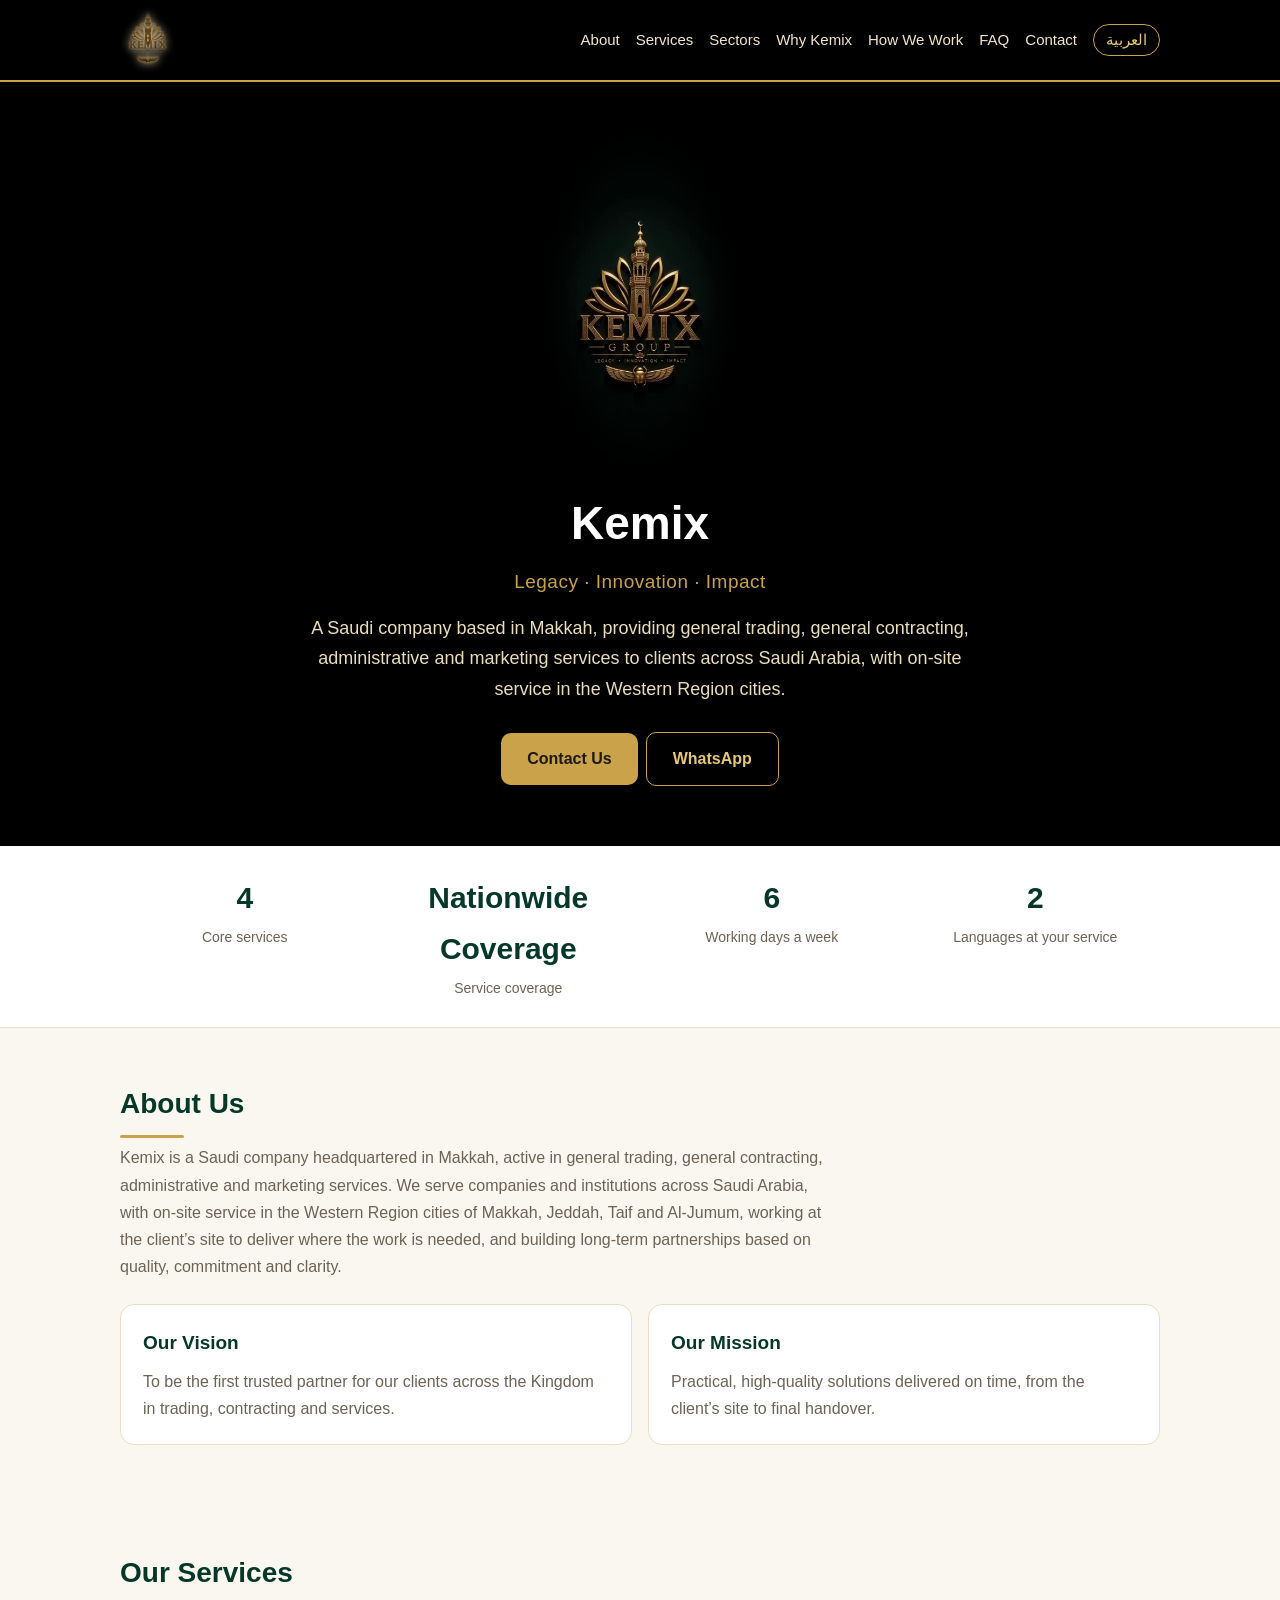
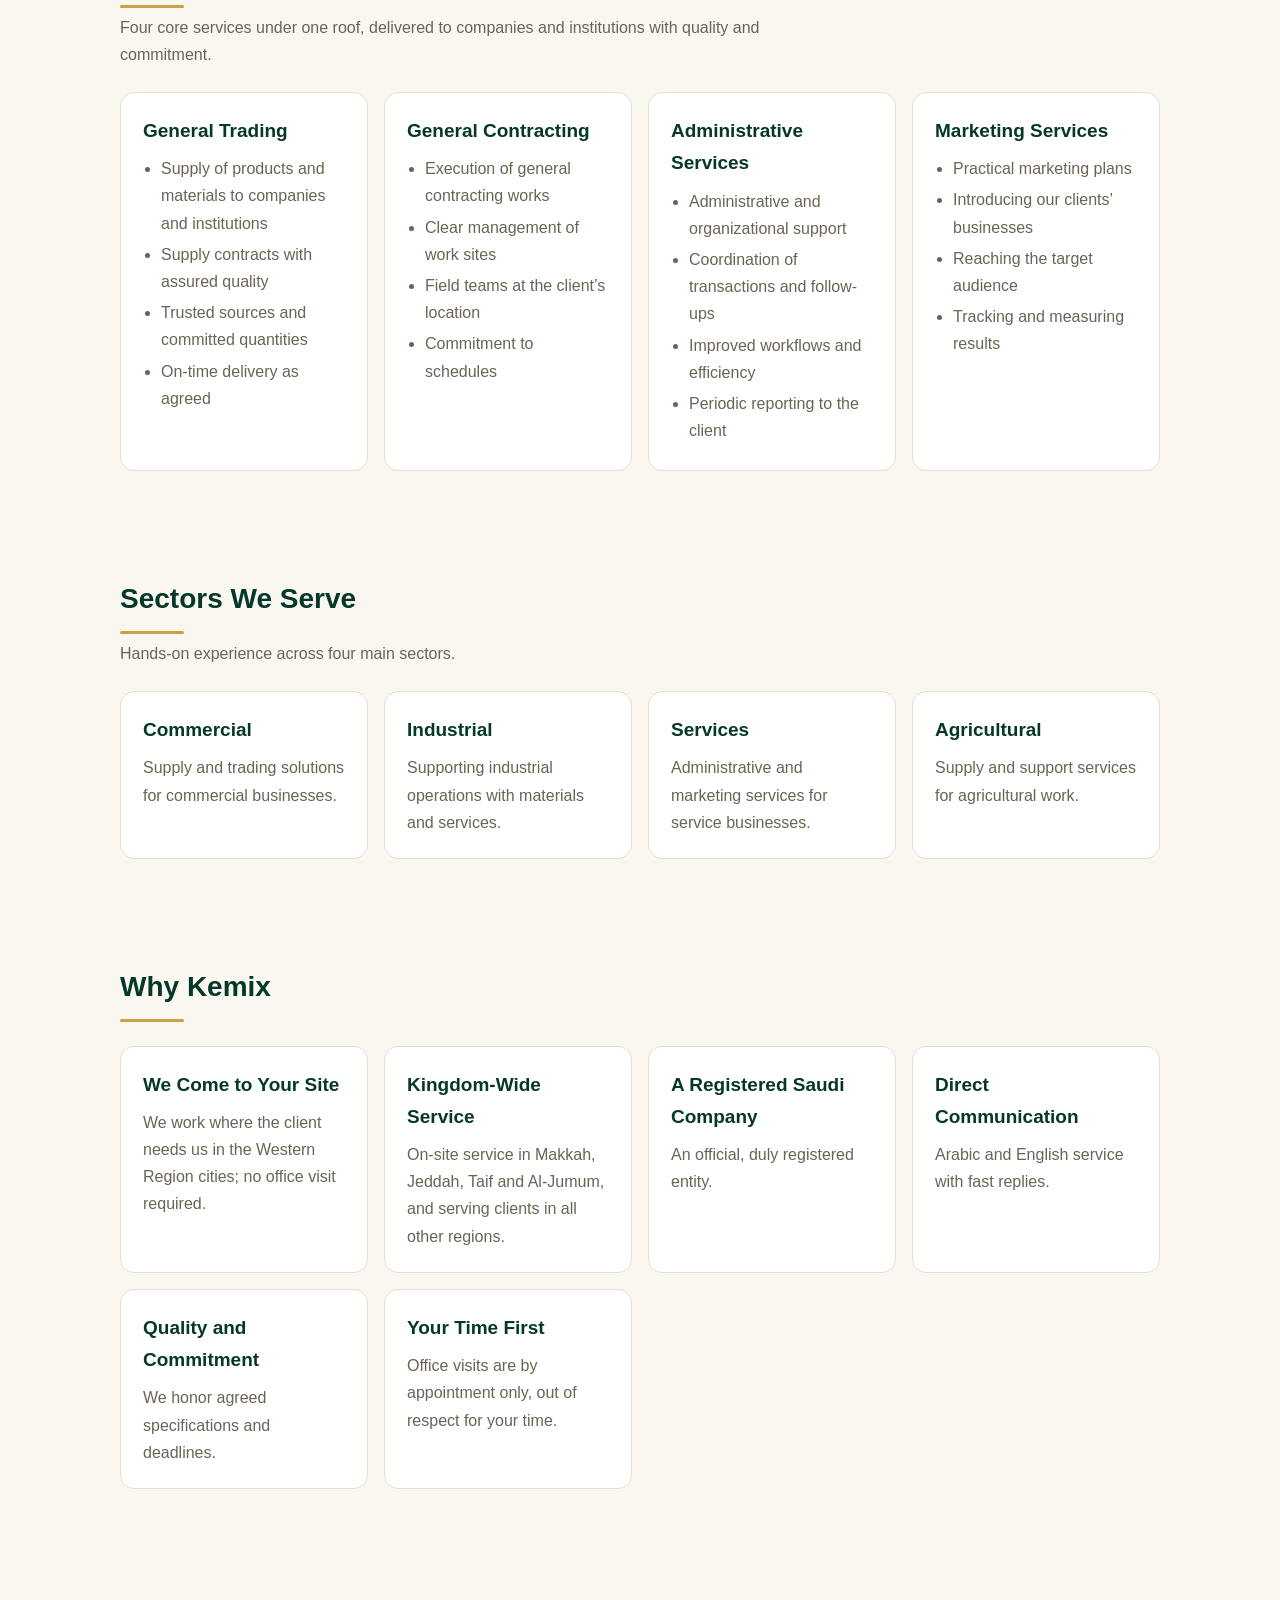
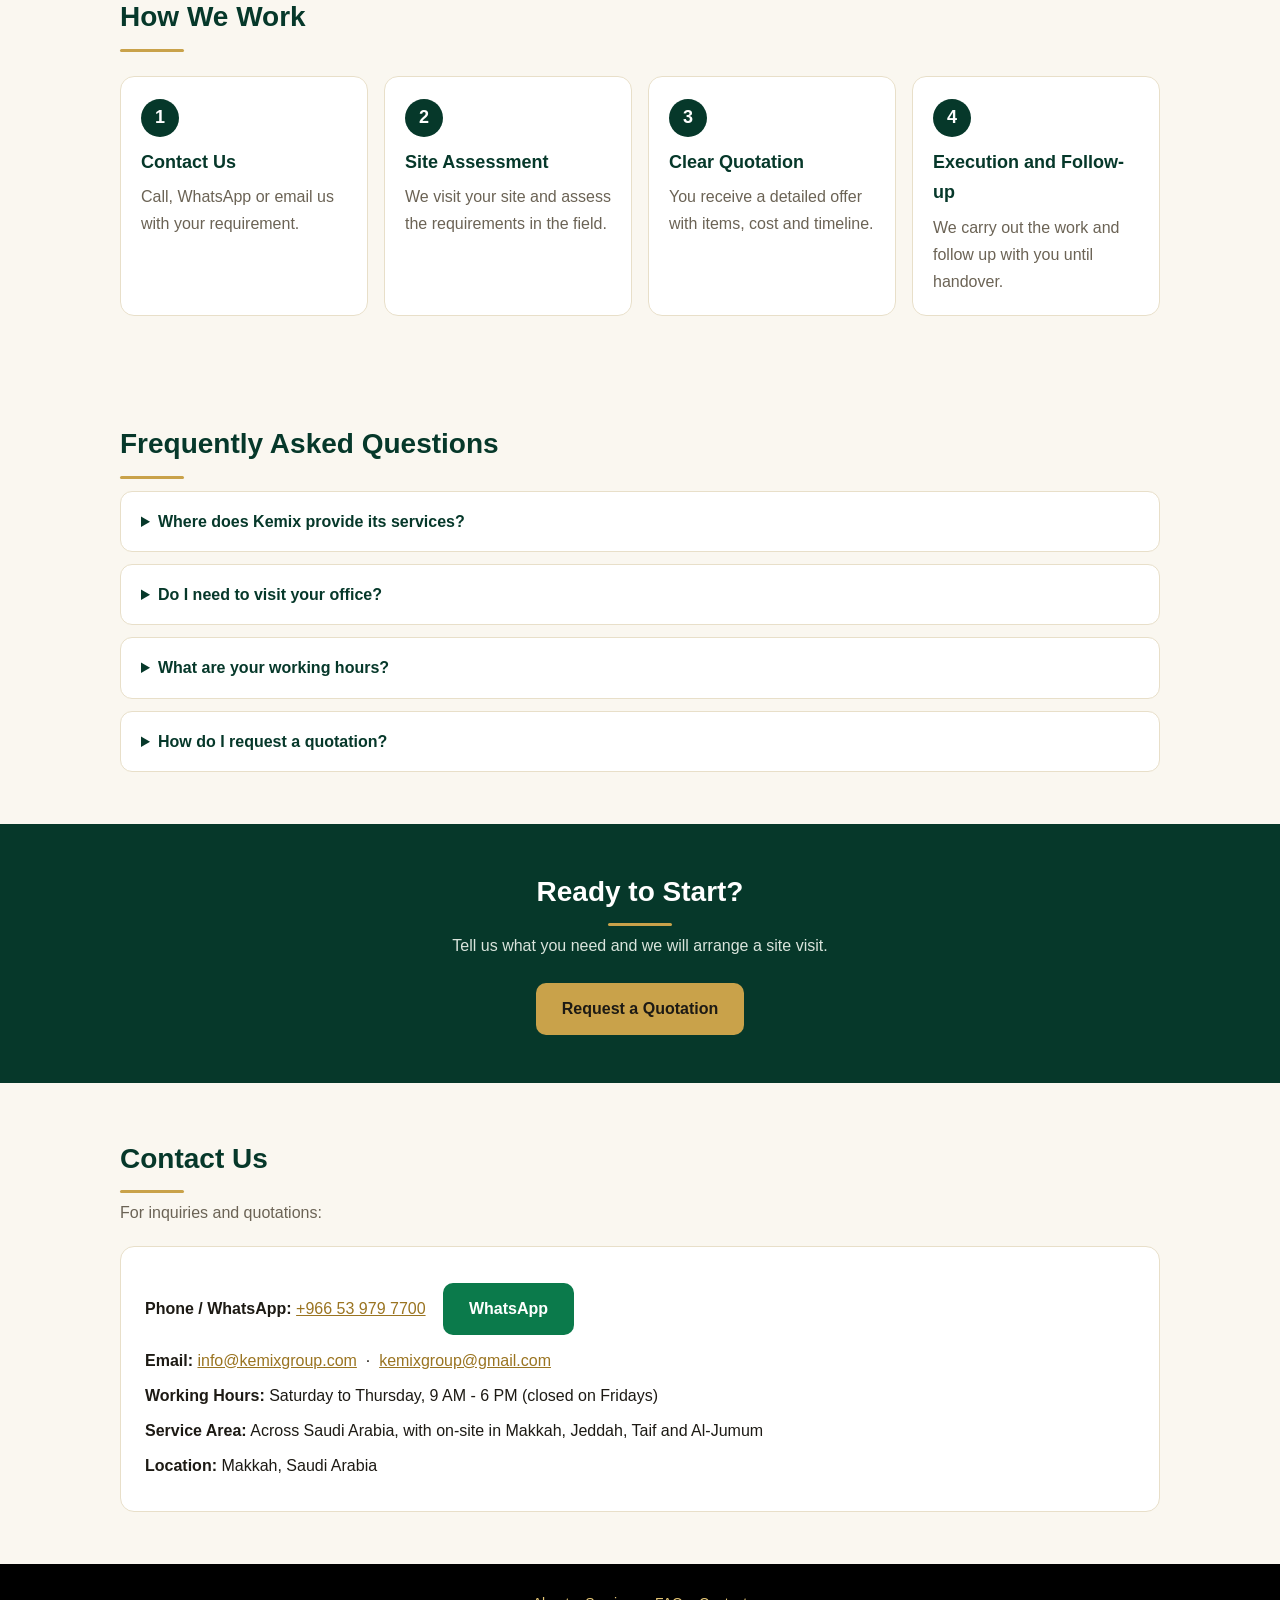
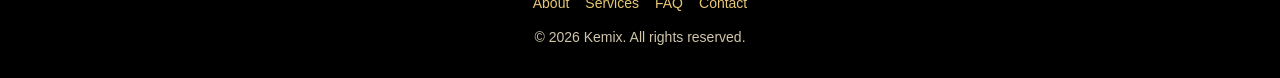
==== en/index.html @ eaded940 "Stats strip: Nationwide Coverage (EN)" ====
<!DOCTYPE html>
<html lang="en" dir="ltr">
<head>
<meta charset="utf-8">
<meta name="viewport" content="width=device-width,initial-scale=1">
<title>Kemix | General Trading, General Contracting, Administrative and Marketing Services in Makkah</title>
<meta name="description" content="Kemix is a Saudi company based in Makkah: general trading, general contracting, administrative and marketing services, serving clients across Saudi Arabia, on-site in Makkah, Jeddah, Taif and Al-Jumum.">
<link rel="canonical" href="https://kemixgroup.com/en/">
<script type="application/ld+json">{"@context": "https://schema.org", "@graph": [{"@type": "Organization", "@id": "https://kemixgroup.com/#org", "name": "Kemix", "alternateName": "كيميكس", "url": "https://kemixgroup.com/", "telephone": "+966539797700", "email": ["info@kemixgroup.com", "kemixgroup@gmail.com"], "openingHoursSpecification": {"@type": "OpeningHoursSpecification", "dayOfWeek": ["Saturday", "Sunday", "Monday", "Tuesday", "Wednesday", "Thursday"], "opens": "09:00", "closes": "18:00"}, "areaServed": [{"@type": "Country", "name": "Saudi Arabia"}, {"@type": "City", "name": "Makkah"}, {"@type": "City", "name": "Jeddah"}, {"@type": "City", "name": "Taif"}, {"@type": "City", "name": "Al Jumum"}], "description": "Kemix is a Saudi company headquartered in Makkah, active in general trading, general contracting, administrative and marketing services. We serve companies and institutions across Saudi Arabia, with on-site service in the Western Region cities of Makkah, Jeddah, Taif and Al-Jumum, working at the client’s site to deliver where the work is needed, and building long-term partnerships based on quality, commitment and clarity.", "slogan": "Legacy, Innovation, Impact"}, {"@type": "WebSite", "url": "https://kemixgroup.com/", "name": "Kemix", "inLanguage": ["ar", "en"]}, {"@type": "FAQPage", "mainEntity": [{"@type": "Question", "name": "Where does Kemix provide its services?", "acceptedAnswer": {"@type": "Answer", "text": "Across Saudi Arabia, with on-site service in the Western Region cities: Makkah, Jeddah, Taif and Al-Jumum."}}, {"@type": "Question", "name": "Do I need to visit your office?", "acceptedAnswer": {"@type": "Answer", "text": "No, we go to the client. Office visits are rare and by prior appointment only."}}, {"@type": "Question", "name": "What are your working hours?", "acceptedAnswer": {"@type": "Answer", "text": "Saturday to Thursday, 9 AM to 6 PM. Closed on Fridays."}}, {"@type": "Question", "name": "How do I request a quotation?", "acceptedAnswer": {"@type": "Answer", "text": "Call or WhatsApp us on +966 53 979 7700, or email us."}}]}]}</script>
<style>
:root{--gold:#9a7421;--gold2:#c9a24a;--ink:#1d1a14;--bg:#faf7f0;--card:#fff;--mut:#6b6355;--green:#06382a}
*{box-sizing:border-box}html{scroll-behavior:smooth}
body{margin:0;font-family:"Segoe UI",Tahoma,Arial,sans-serif;color:var(--ink);background:var(--bg);line-height:1.7}
a{color:var(--gold)}
header{background:#000;border-bottom:2px solid var(--gold2);position:sticky;top:0;z-index:5}
.bar{max-width:1080px;margin:auto;padding:8px 20px;display:flex;align-items:center;justify-content:space-between;gap:12px;flex-wrap:wrap}
.bar img{height:56px;width:auto;background:none;padding:0;border-radius:0;filter:drop-shadow(0 0 5px rgba(255,236,190,.75)) drop-shadow(0 0 1px rgba(255,236,190,.9))}
nav{display:flex;gap:16px;flex-wrap:wrap;align-items:center}nav a{text-decoration:none;color:#f1e6c8;font-size:15px}
.lang{border:1px solid var(--gold2);padding:2px 12px;border-radius:99px;color:#e6c776 !important}
.hero{background:#000;color:#fff;text-align:center;padding:48px 20px 56px}
.hero .intro{height:340px;width:auto;max-width:90%;display:block;margin:0 auto;border-radius:0;box-shadow:none;background:transparent;mix-blend-mode:screen;-webkit-mask-image:radial-gradient(ellipse closest-side at 50% 50%,#000 62%,transparent 100%);mask-image:radial-gradient(ellipse closest-side at 50% 50%,#000 62%,transparent 100%)}
.hero h1{font-size:clamp(30px,5vw,46px);margin:14px 0 4px;color:#fff}
.tag{color:var(--gold2);font-size:19px;margin:0 0 14px;letter-spacing:.5px}
.hero .sub{max-width:680px;margin:0 auto 24px;color:#e9deb9;font-size:18px}
.btn{display:inline-block;background:var(--gold2);color:#1d1a14;padding:12px 26px;border-radius:10px;text-decoration:none;font-weight:600;margin:4px}
.btn.outline{background:transparent;color:#e6c776;border:1px solid var(--gold2)}
.stats{background:#fff;border-bottom:1px solid #e8dfc9}
.stats .row{max-width:1080px;margin:auto;padding:26px 20px;display:grid;grid-template-columns:repeat(auto-fit,minmax(150px,1fr));gap:14px;text-align:center}
.stat b{display:block;font-size:30px;color:var(--green)}
.stat span{color:var(--mut);font-size:14px}
section{max-width:1080px;margin:auto;padding:52px 20px}
h2{font-size:28px;margin:0 0 6px;color:var(--green)}
h2:after{content:"";display:block;width:64px;height:3px;background:var(--gold2);margin-top:8px;border-radius:2px}
.lead{color:var(--mut);max-width:720px;margin:6px 0 0}
.grid{display:grid;grid-template-columns:repeat(auto-fit,minmax(230px,1fr));gap:16px;margin-top:24px}
.card{background:var(--card);border:1px solid #e8dfc9;border-radius:14px;padding:22px}
.card h3{margin:0 0 8px;font-size:19px;color:var(--green)}
.card p{margin:0;color:var(--mut)}
.card ul{margin:8px 0 0;padding-inline-start:18px;color:var(--mut)}
.card ul li{margin-bottom:4px}
.vm{display:grid;grid-template-columns:repeat(auto-fit,minmax(280px,1fr));gap:16px;margin-top:24px}
.step{position:relative;background:#fff;border:1px solid #e8dfc9;border-radius:14px;padding:22px 20px 20px}
.step b{display:inline-flex;align-items:center;justify-content:center;width:38px;height:38px;border-radius:50%;background:var(--green);color:#fff;font-size:18px;margin-bottom:10px}
.step h3{margin:0 0 6px;font-size:18px;color:var(--green)}
.step p{margin:0;color:var(--mut)}
details{background:#fff;border:1px solid #e8dfc9;border-radius:12px;padding:16px 20px;margin-top:12px}
summary{cursor:pointer;font-weight:600;color:var(--green)}
details p{margin:10px 0 0;color:var(--mut)}
.ct{background:#fff;border:1px solid #e8dfc9;border-radius:14px;padding:24px;margin-top:20px}
.ct p{margin:8px 0}
.ct .wa{background:#0b7a4b;color:#fff}
footer{background:#000;color:#cfc5ab;text-align:center;padding:28px 20px;font-size:14px}
footer a{color:#e6c776;text-decoration:none}
footer .flinks{margin-bottom:10px;display:flex;gap:16px;justify-content:center;flex-wrap:wrap}
.band{background:var(--green);color:#f1e6c8;text-align:center;padding:44px 20px}
.band h2{color:#fff}.band h2:after{margin-inline-start:auto;margin-inline-end:auto}
.band p{max-width:640px;margin:6px auto 20px;color:#d9e4dc}
@media(max-width:560px){.bar{justify-content:center}.hero{padding:36px 16px 44px}.hero .intro{height:280px}}
</style>
</head>
<body>
<header><div class="bar"><a href="#top"><img src="[data-uri]" alt="Kemix"></a><nav><a href="#about">About</a><a href="#services">Services</a><a href="#sectors">Sectors</a><a href="#why">Why Kemix</a><a href="#process">How We Work</a><a href="#faq">FAQ</a><a href="#contact">Contact</a><a class="lang" href="/">العربية</a></nav></div></header>
<div class="hero" id="top"><img src="[data-uri]" alt="Kemix" class="logo"><h1>Kemix</h1><p class="tag">Legacy · Innovation · Impact</p><p class="sub">A Saudi company based in Makkah, providing general trading, general contracting, administrative and marketing services to clients across Saudi Arabia, with on-site service in the Western Region cities.</p><a class="btn" href="#contact">Contact Us</a><a class="btn outline" href="https://wa.me/966539797700">WhatsApp</a></div>
<div class="stats"><div class="row"><div class="stat"><b>4</b><span>Core services</span></div><div class="stat"><b>Nationwide Coverage</b><span>Service coverage</span></div><div class="stat"><b>6</b><span>Working days a week</span></div><div class="stat"><b>2</b><span>Languages at your service</span></div></div></div>
<section id="about"><h2>About Us</h2><p class="lead">Kemix is a Saudi company headquartered in Makkah, active in general trading, general contracting, administrative and marketing services. We serve companies and institutions across Saudi Arabia, with on-site service in the Western Region cities of Makkah, Jeddah, Taif and Al-Jumum, working at the client’s site to deliver where the work is needed, and building long-term partnerships based on quality, commitment and clarity.</p><div class="vm"><div class="card"><h3>Our Vision</h3><p>To be the first trusted partner for our clients across the Kingdom in trading, contracting and services.</p></div><div class="card"><h3>Our Mission</h3><p>Practical, high-quality solutions delivered on time, from the client’s site to final handover.</p></div></div></section>
<section id="services"><h2>Our Services</h2><p class="lead">Four core services under one roof, delivered to companies and institutions with quality and commitment.</p><div class="grid"><div class="card"><h3>General Trading</h3><ul><li>Supply of products and materials to companies and institutions</li><li>Supply contracts with assured quality</li><li>Trusted sources and committed quantities</li><li>On-time delivery as agreed</li></ul></div><div class="card"><h3>General Contracting</h3><ul><li>Execution of general contracting works</li><li>Clear management of work sites</li><li>Field teams at the client’s location</li><li>Commitment to schedules</li></ul></div><div class="card"><h3>Administrative Services</h3><ul><li>Administrative and organizational support</li><li>Coordination of transactions and follow-ups</li><li>Improved workflows and efficiency</li><li>Periodic reporting to the client</li></ul></div><div class="card"><h3>Marketing Services</h3><ul><li>Practical marketing plans</li><li>Introducing our clients’ businesses</li><li>Reaching the target audience</li><li>Tracking and measuring results</li></ul></div></div></section>
<section id="sectors"><h2>Sectors We Serve</h2><p class="lead">Hands-on experience across four main sectors.</p><div class="grid"><div class="card"><h3>Commercial</h3><p>Supply and trading solutions for commercial businesses.</p></div><div class="card"><h3>Industrial</h3><p>Supporting industrial operations with materials and services.</p></div><div class="card"><h3>Services</h3><p>Administrative and marketing services for service businesses.</p></div><div class="card"><h3>Agricultural</h3><p>Supply and support services for agricultural work.</p></div></div></section>
<section id="why"><h2>Why Kemix</h2><div class="grid"><div class="card"><h3>We Come to Your Site</h3><p>We work where the client needs us in the Western Region cities; no office visit required.</p></div><div class="card"><h3>Kingdom-Wide Service</h3><p>On-site service in Makkah, Jeddah, Taif and Al-Jumum, and serving clients in all other regions.</p></div><div class="card"><h3>A Registered Saudi Company</h3><p>An official, duly registered entity.</p></div><div class="card"><h3>Direct Communication</h3><p>Arabic and English service with fast replies.</p></div><div class="card"><h3>Quality and Commitment</h3><p>We honor agreed specifications and deadlines.</p></div><div class="card"><h3>Your Time First</h3><p>Office visits are by appointment only, out of respect for your time.</p></div></div></section>
<section id="process"><h2>How We Work</h2><div class="grid"><div class="step"><b>1</b><h3>Contact Us</h3><p>Call, WhatsApp or email us with your requirement.</p></div><div class="step"><b>2</b><h3>Site Assessment</h3><p>We visit your site and assess the requirements in the field.</p></div><div class="step"><b>3</b><h3>Clear Quotation</h3><p>You receive a detailed offer with items, cost and timeline.</p></div><div class="step"><b>4</b><h3>Execution and Follow-up</h3><p>We carry out the work and follow up with you until handover.</p></div></div></section>
<section id="faq"><h2>Frequently Asked Questions</h2><details><summary>Where does Kemix provide its services?</summary><p>Across Saudi Arabia, with on-site service in the Western Region cities: Makkah, Jeddah, Taif and Al-Jumum.</p></details><details><summary>Do I need to visit your office?</summary><p>No, we go to the client. Office visits are rare and by prior appointment only.</p></details><details><summary>What are your working hours?</summary><p>Saturday to Thursday, 9 AM to 6 PM. Closed on Fridays.</p></details><details><summary>How do I request a quotation?</summary><p>Call or WhatsApp us on +966 53 979 7700, or email us, and we will get back to you.</p></details></section>
<div class="band"><h2>Ready to Start?</h2><p>Tell us what you need and we will arrange a site visit.</p><a class="btn" href="https://wa.me/966539797700">Request a Quotation</a></div>
<section id="contact"><h2>Contact Us</h2><p class="lead">For inquiries and quotations:</p><div class="ct">
<p><b>Phone / WhatsApp:</b> <a href="tel:+966539797700" dir="ltr">+966 53 979 7700</a> &nbsp; <a class="btn wa" href="https://wa.me/966539797700">WhatsApp</a></p>
<p><b>Email:</b> <a href="mailto:info@kemixgroup.com">info@kemixgroup.com</a> &nbsp;·&nbsp; <a href="mailto:kemixgroup@gmail.com">kemixgroup@gmail.com</a></p>
<p><b>Working Hours:</b> Saturday to Thursday, 9 AM - 6 PM (closed on Fridays)</p>
<p><b>Service Area:</b> Across Saudi Arabia, with on-site in Makkah, Jeddah, Taif and Al-Jumum</p>
<p><b>Location:</b> Makkah, Saudi Arabia</p>
</div></section>
<footer><div class="flinks"><a href="#about">About</a><a href="#services">Services</a><a href="#faq">FAQ</a><a href="#contact">Contact</a></div><div>© 2026 Kemix. All rights reserved.</div></footer>
<script src="../assets/intro.js"></script>
</body>
</html>
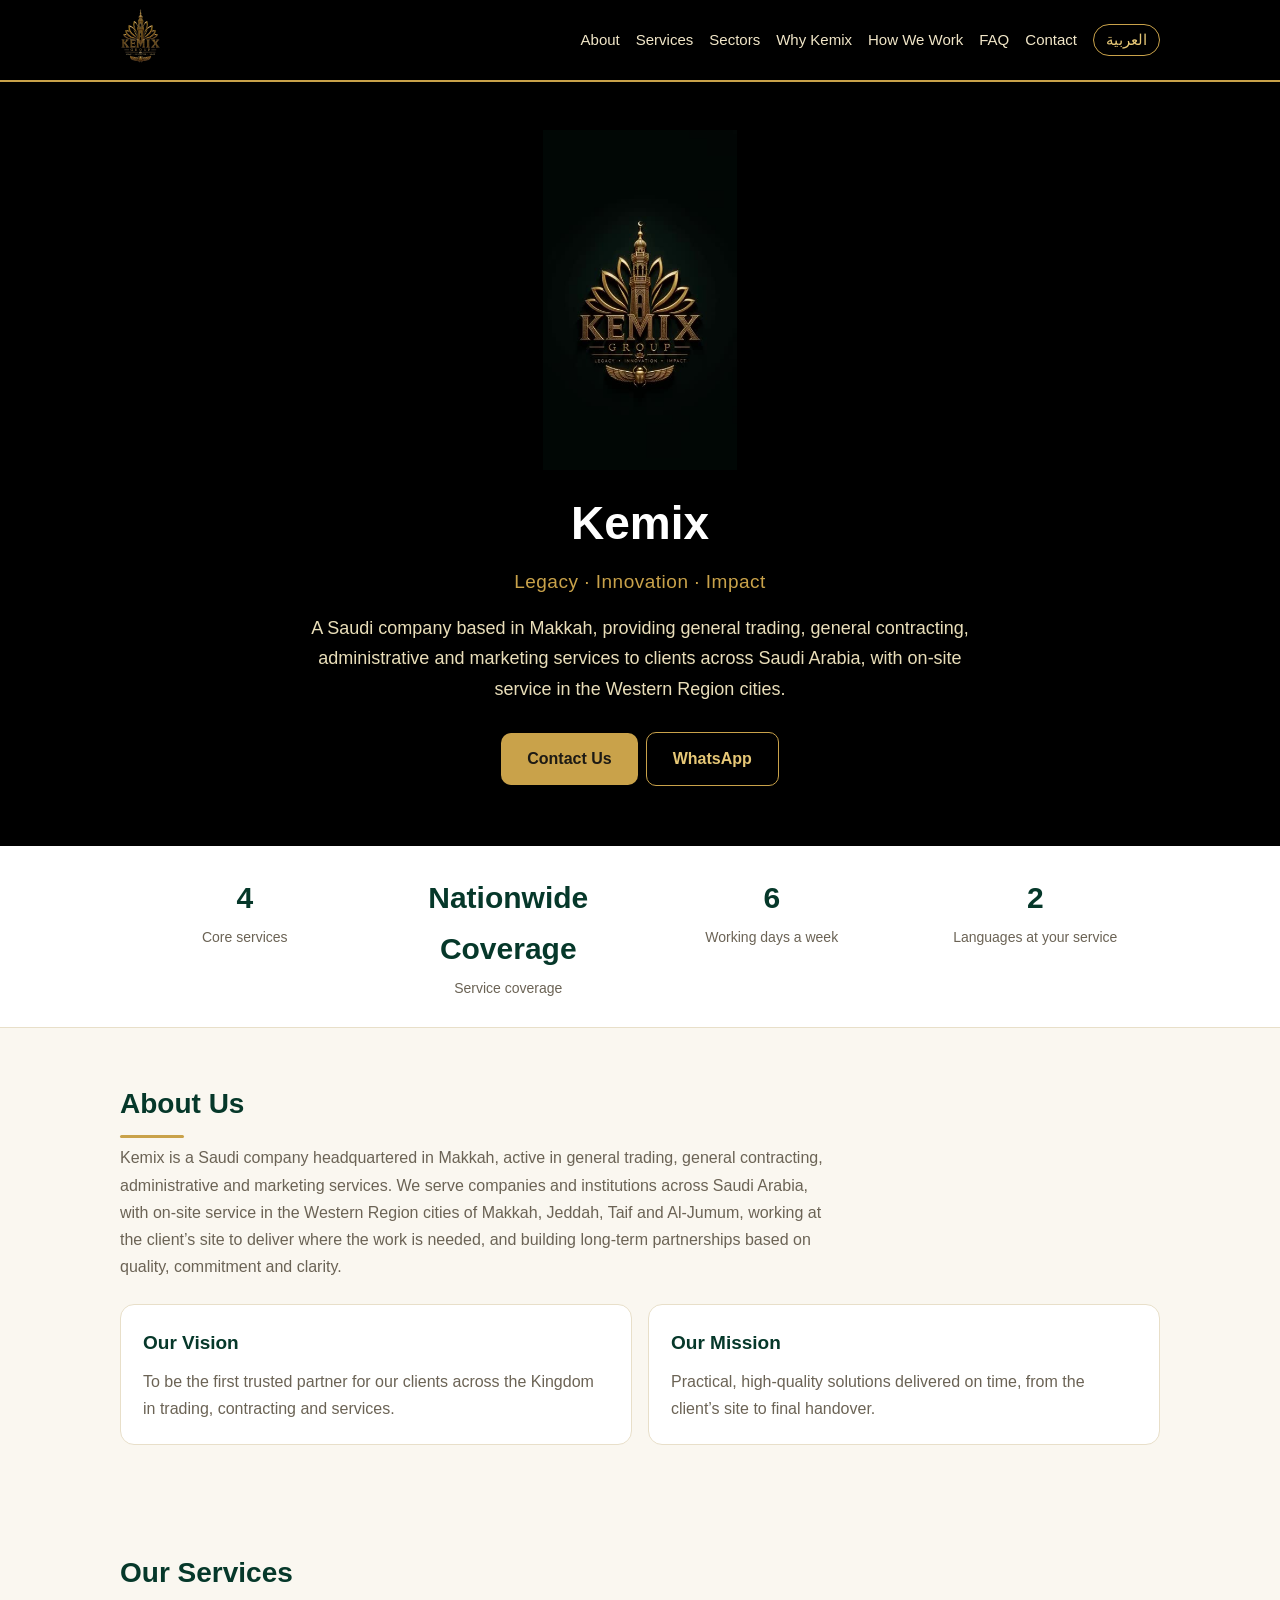
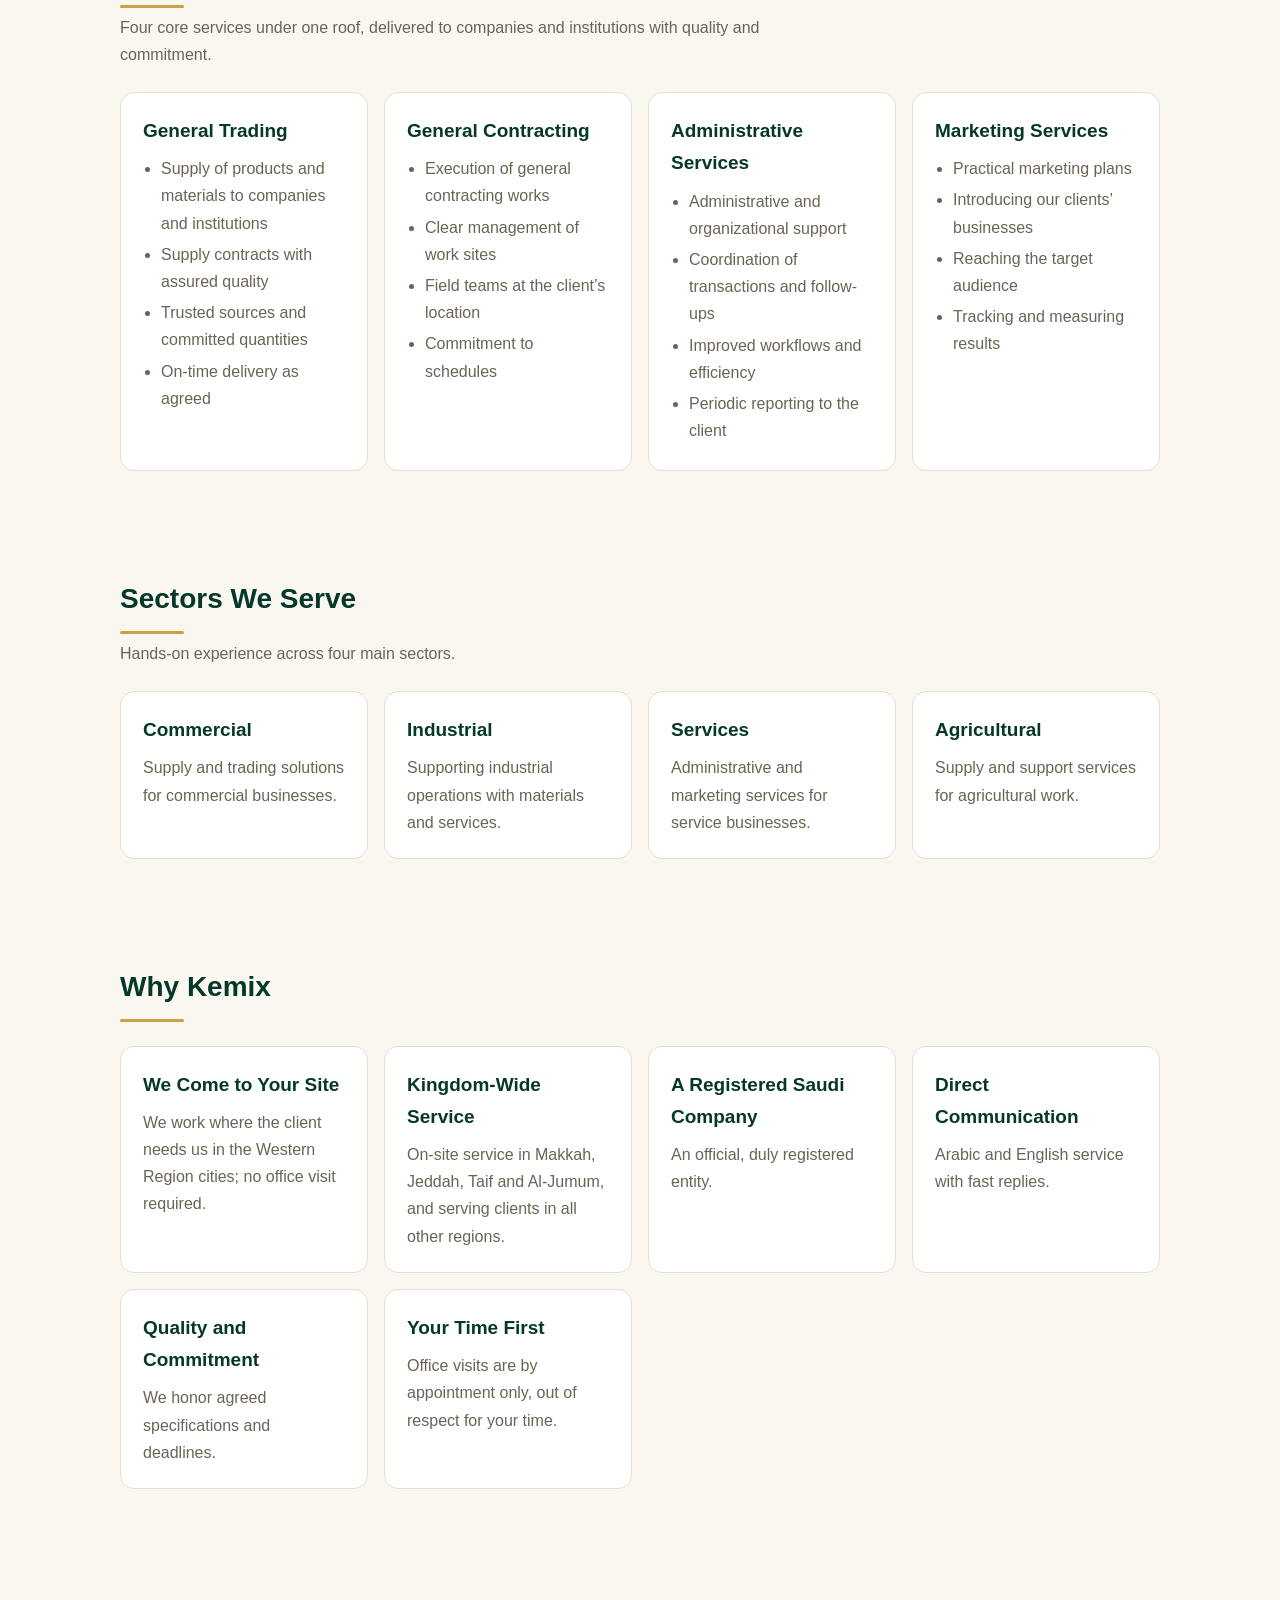
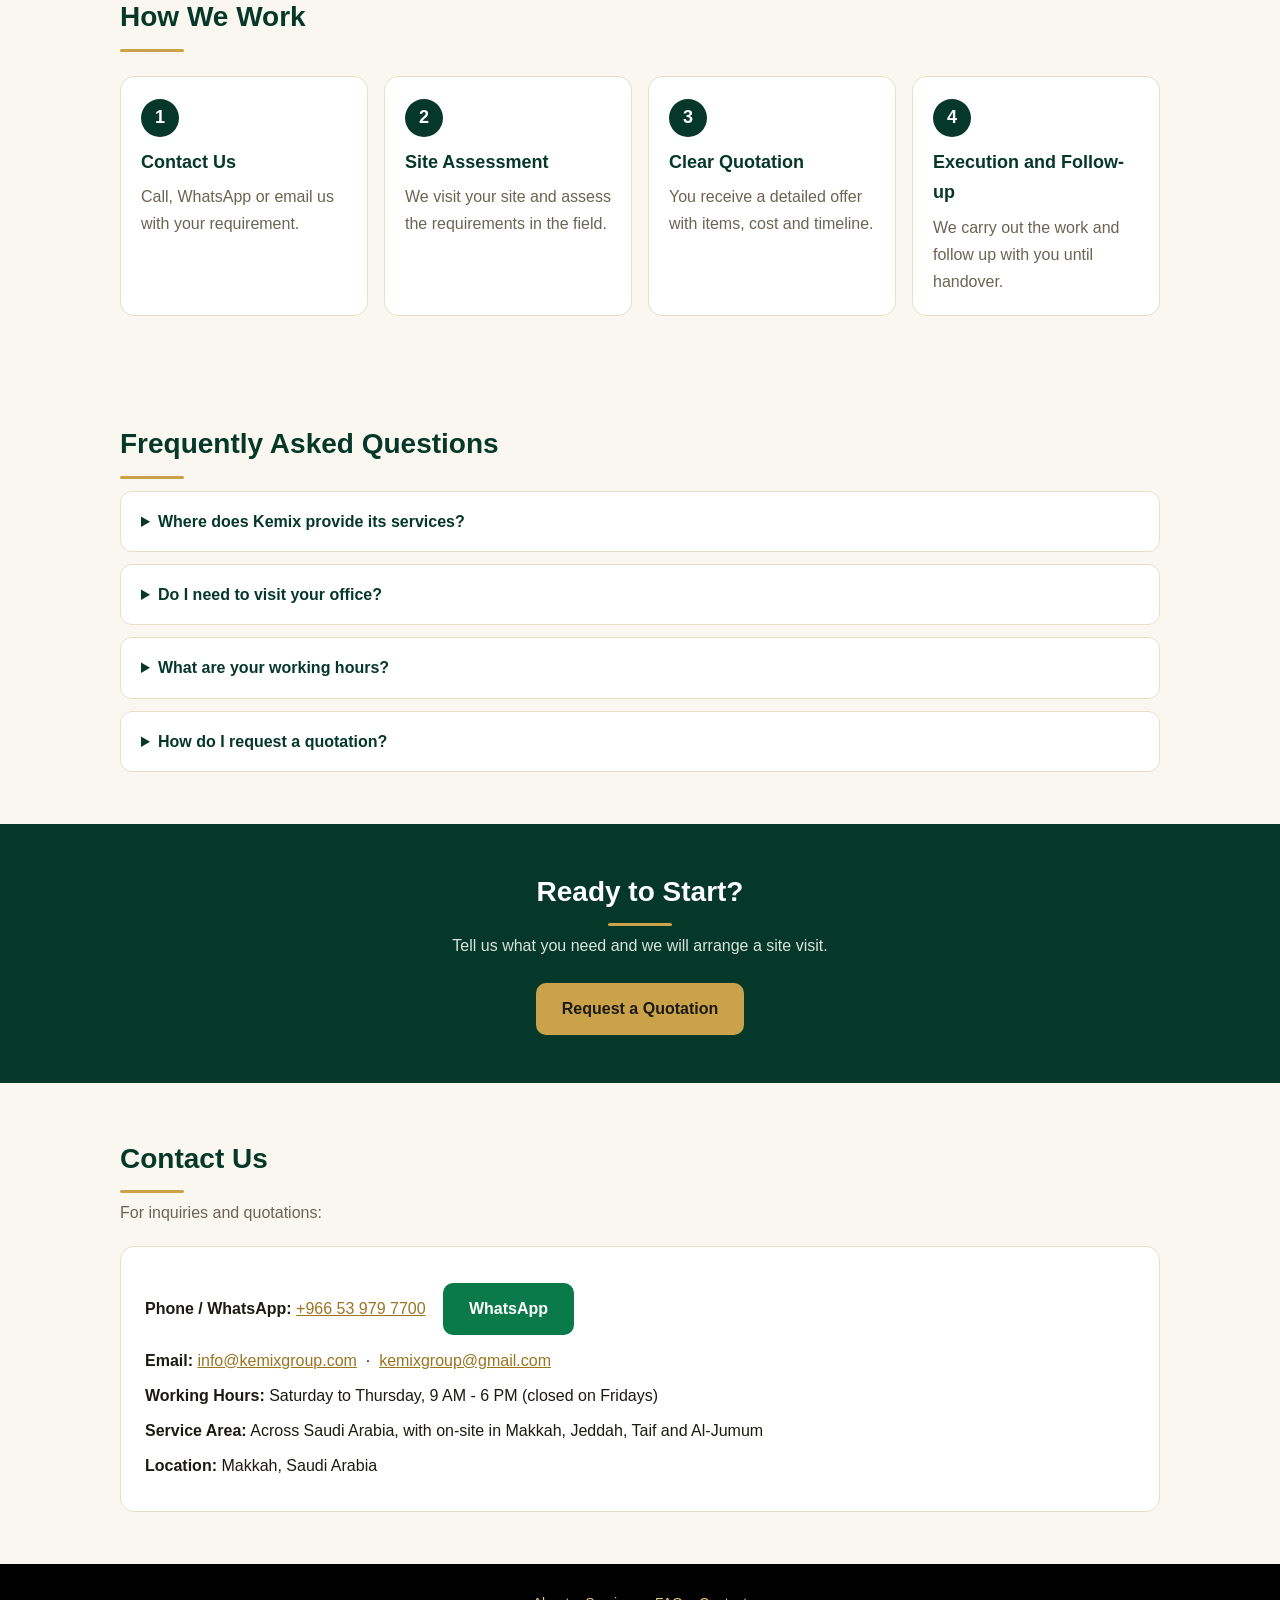
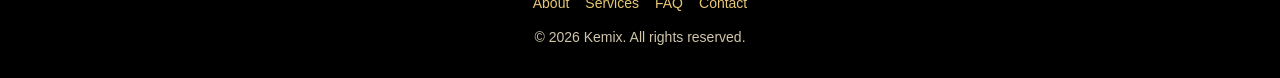
==== commit 2e36dad0: "Use sharper gold logo (English page)" ====
--- a/en/index.html
+++ b/en/index.html
@@ -3,6 +3,7 @@
 <head>
 <meta charset="utf-8">
 <meta name="viewport" content="width=device-width,initial-scale=1">
+  <meta name="google-site-verification" content="cOpGlBSlJAxytuMoCGab9zspNNK5kNGyhulHy7FosSM" />
 <title>Kemix | General Trading, General Contracting, Administrative and Marketing Services in Makkah</title>
 <meta name="description" content="Kemix is a Saudi company based in Makkah: general trading, general contracting, administrative and marketing services, serving clients across Saudi Arabia, on-site in Makkah, Jeddah, Taif and Al-Jumum.">
 <link rel="canonical" href="https://kemixgroup.com/en/">
@@ -14,11 +15,11 @@
 a{color:var(--gold)}
 header{background:#000;border-bottom:2px solid var(--gold2);position:sticky;top:0;z-index:5}
 .bar{max-width:1080px;margin:auto;padding:8px 20px;display:flex;align-items:center;justify-content:space-between;gap:12px;flex-wrap:wrap}
-.bar img{height:56px;width:auto;background:none;padding:0;border-radius:0;filter:drop-shadow(0 0 5px rgba(255,236,190,.75)) drop-shadow(0 0 1px rgba(255,236,190,.9))}
+.bar img{height:56px;width:auto;background:none;padding:0;border-radius:0;}
 nav{display:flex;gap:16px;flex-wrap:wrap;align-items:center}nav a{text-decoration:none;color:#f1e6c8;font-size:15px}
 .lang{border:1px solid var(--gold2);padding:2px 12px;border-radius:99px;color:#e6c776 !important}
 .hero{background:#000;color:#fff;text-align:center;padding:48px 20px 56px}
-.hero .intro{height:340px;width:auto;max-width:90%;display:block;margin:0 auto;border-radius:0;box-shadow:none;background:transparent;mix-blend-mode:screen;-webkit-mask-image:radial-gradient(ellipse closest-side at 50% 50%,#000 62%,transparent 100%);mask-image:radial-gradient(ellipse closest-side at 50% 50%,#000 62%,transparent 100%)}
+.hero .intro{height:340px;width:auto;max-width:90%;display:block;margin:0 auto;border-radius:0;box-shadow:none;background:transparent;}
 .hero h1{font-size:clamp(30px,5vw,46px);margin:14px 0 4px;color:#fff}
 .tag{color:var(--gold2);font-size:19px;margin:0 0 14px;letter-spacing:.5px}
 .hero .sub{max-width:680px;margin:0 auto 24px;color:#e9deb9;font-size:18px}
@@ -56,11 +57,11 @@
 .band h2{color:#fff}.band h2:after{margin-inline-start:auto;margin-inline-end:auto}
 .band p{max-width:640px;margin:6px auto 20px;color:#d9e4dc}
 @media(max-width:560px){.bar{justify-content:center}.hero{padding:36px 16px 44px}.hero .intro{height:280px}}
-</style>
+.hero .logo{height:320px;width:auto;max-width:90%;display:block;margin:0 auto}@media(max-width:560px){.hero .logo{height:260px}}</style>
 </head>
 <body>
-<header><div class="bar"><a href="#top"><img src="[data-uri]" alt="Kemix"></a><nav><a href="#about">About</a><a href="#services">Services</a><a href="#sectors">Sectors</a><a href="#why">Why Kemix</a><a href="#process">How We Work</a><a href="#faq">FAQ</a><a href="#contact">Contact</a><a class="lang" href="/">العربية</a></nav></div></header>
-<div class="hero" id="top"><img src="[data-uri]" alt="Kemix" class="logo"><h1>Kemix</h1><p class="tag">Legacy · Innovation · Impact</p><p class="sub">A Saudi company based in Makkah, providing general trading, general contracting, administrative and marketing services to clients across Saudi Arabia, with on-site service in the Western Region cities.</p><a class="btn" href="#contact">Contact Us</a><a class="btn outline" href="https://wa.me/966539797700">WhatsApp</a></div>
+<header><div class="bar"><a href="#top"><img src="/logo.png" alt="Kemix"></a><nav><a href="#about">About</a><a href="#services">Services</a><a href="#sectors">Sectors</a><a href="#why">Why Kemix</a><a href="#process">How We Work</a><a href="#faq">FAQ</a><a href="#contact">Contact</a><a class="lang" href="/">العربية</a></nav></div></header>
+<div class="hero" id="top"><img src="/logo.png" alt="Kemix" class="logo"><h1>Kemix</h1><p class="tag">Legacy · Innovation · Impact</p><p class="sub">A Saudi company based in Makkah, providing general trading, general contracting, administrative and marketing services to clients across Saudi Arabia, with on-site service in the Western Region cities.</p><a class="btn" href="#contact">Contact Us</a><a class="btn outline" href="https://wa.me/966539797700">WhatsApp</a></div>
 <div class="stats"><div class="row"><div class="stat"><b>4</b><span>Core services</span></div><div class="stat"><b>Nationwide Coverage</b><span>Service coverage</span></div><div class="stat"><b>6</b><span>Working days a week</span></div><div class="stat"><b>2</b><span>Languages at your service</span></div></div></div>
 <section id="about"><h2>About Us</h2><p class="lead">Kemix is a Saudi company headquartered in Makkah, active in general trading, general contracting, administrative and marketing services. We serve companies and institutions across Saudi Arabia, with on-site service in the Western Region cities of Makkah, Jeddah, Taif and Al-Jumum, working at the client’s site to deliver where the work is needed, and building long-term partnerships based on quality, commitment and clarity.</p><div class="vm"><div class="card"><h3>Our Vision</h3><p>To be the first trusted partner for our clients across the Kingdom in trading, contracting and services.</p></div><div class="card"><h3>Our Mission</h3><p>Practical, high-quality solutions delivered on time, from the client’s site to final handover.</p></div></div></section>
 <section id="services"><h2>Our Services</h2><p class="lead">Four core services under one roof, delivered to companies and institutions with quality and commitment.</p><div class="grid"><div class="card"><h3>General Trading</h3><ul><li>Supply of products and materials to companies and institutions</li><li>Supply contracts with assured quality</li><li>Trusted sources and committed quantities</li><li>On-time delivery as agreed</li></ul></div><div class="card"><h3>General Contracting</h3><ul><li>Execution of general contracting works</li><li>Clear management of work sites</li><li>Field teams at the client’s location</li><li>Commitment to schedules</li></ul></div><div class="card"><h3>Administrative Services</h3><ul><li>Administrative and organizational support</li><li>Coordination of transactions and follow-ups</li><li>Improved workflows and efficiency</li><li>Periodic reporting to the client</li></ul></div><div class="card"><h3>Marketing Services</h3><ul><li>Practical marketing plans</li><li>Introducing our clients’ businesses</li><li>Reaching the target audience</li><li>Tracking and measuring results</li></ul></div></div></section>
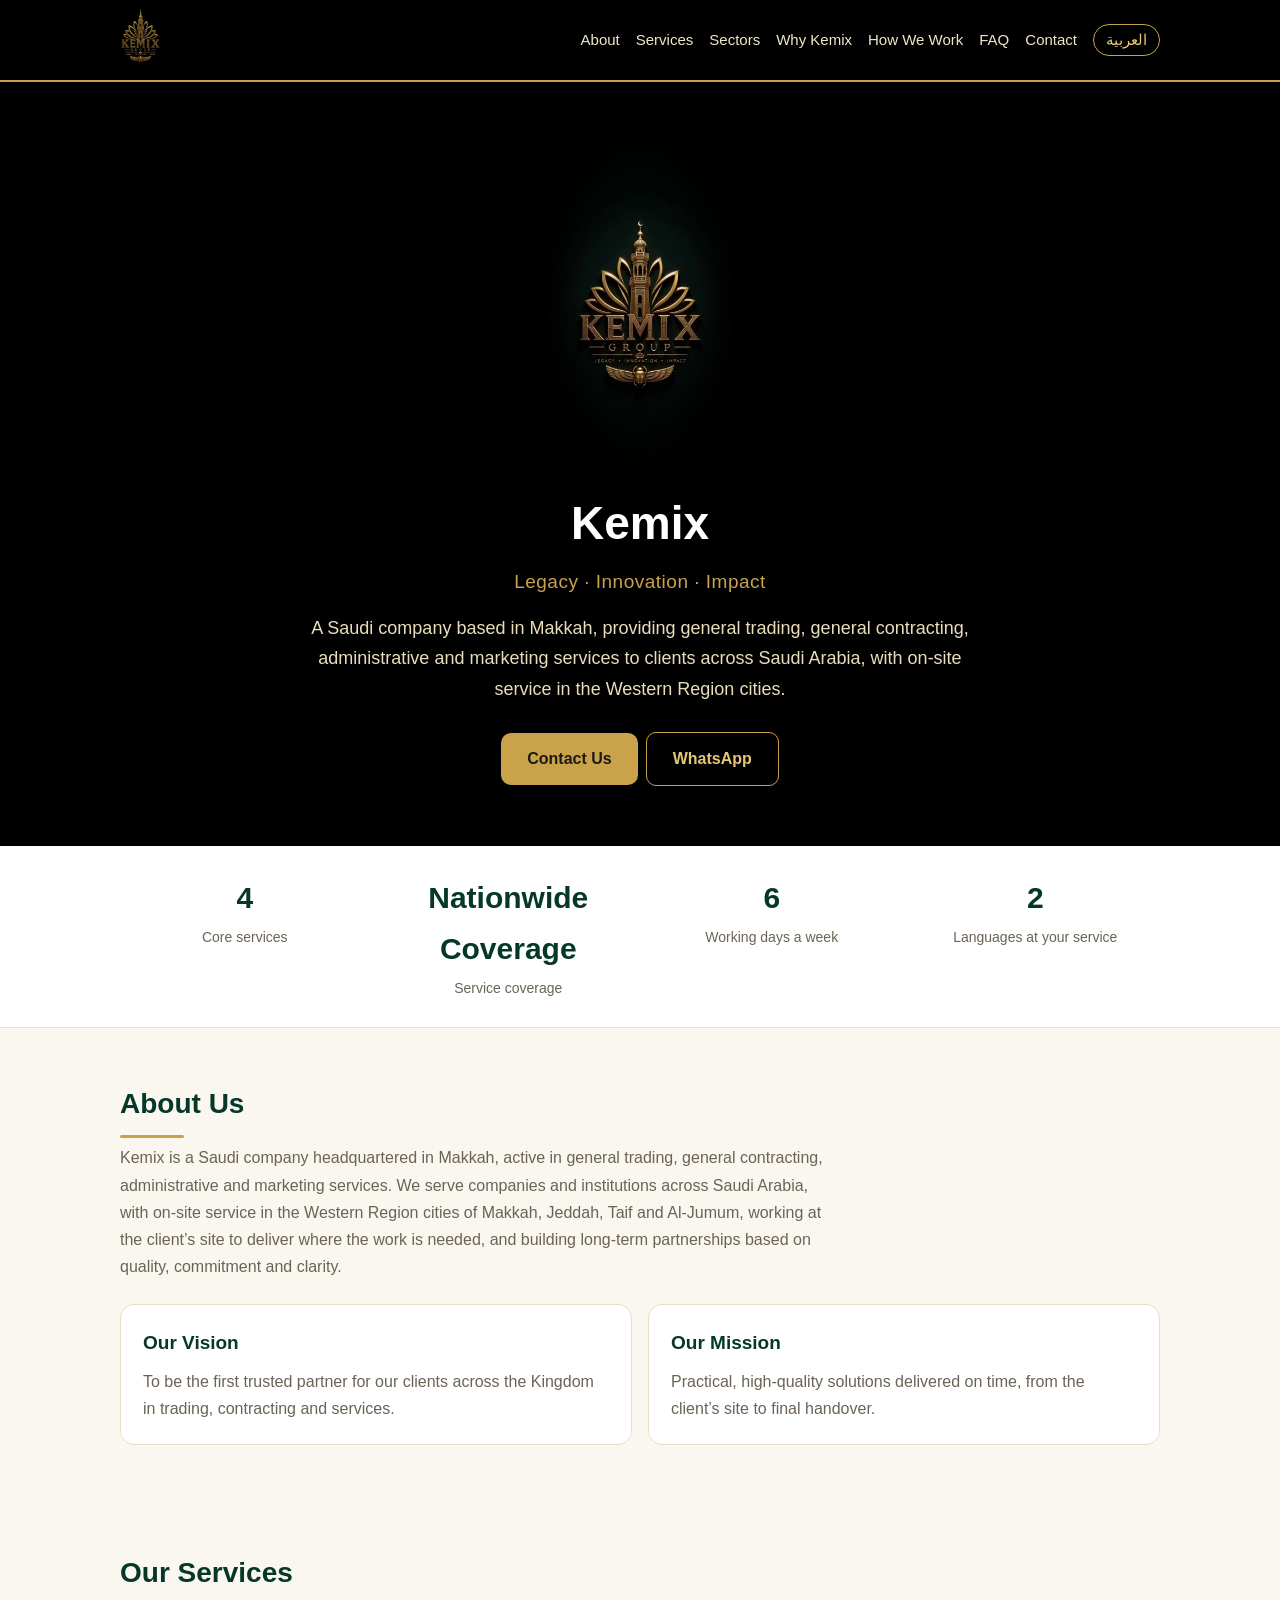
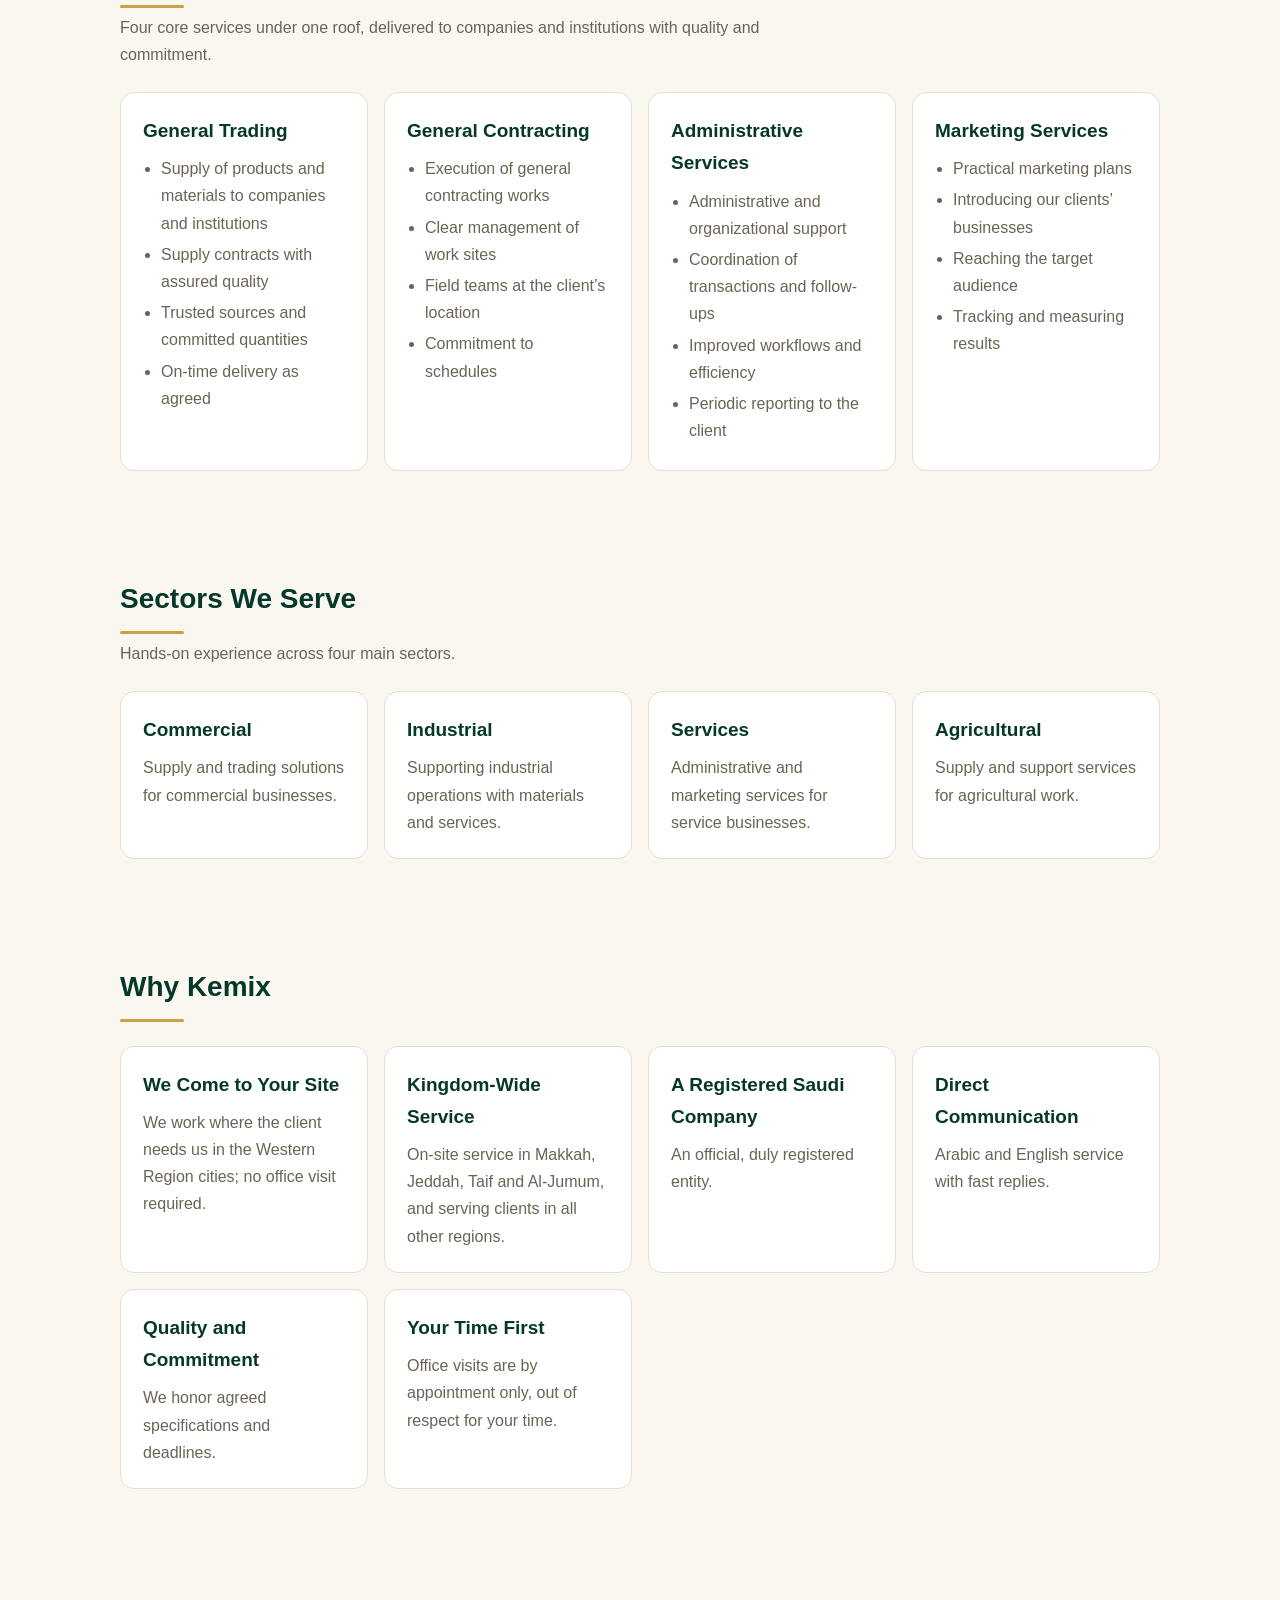
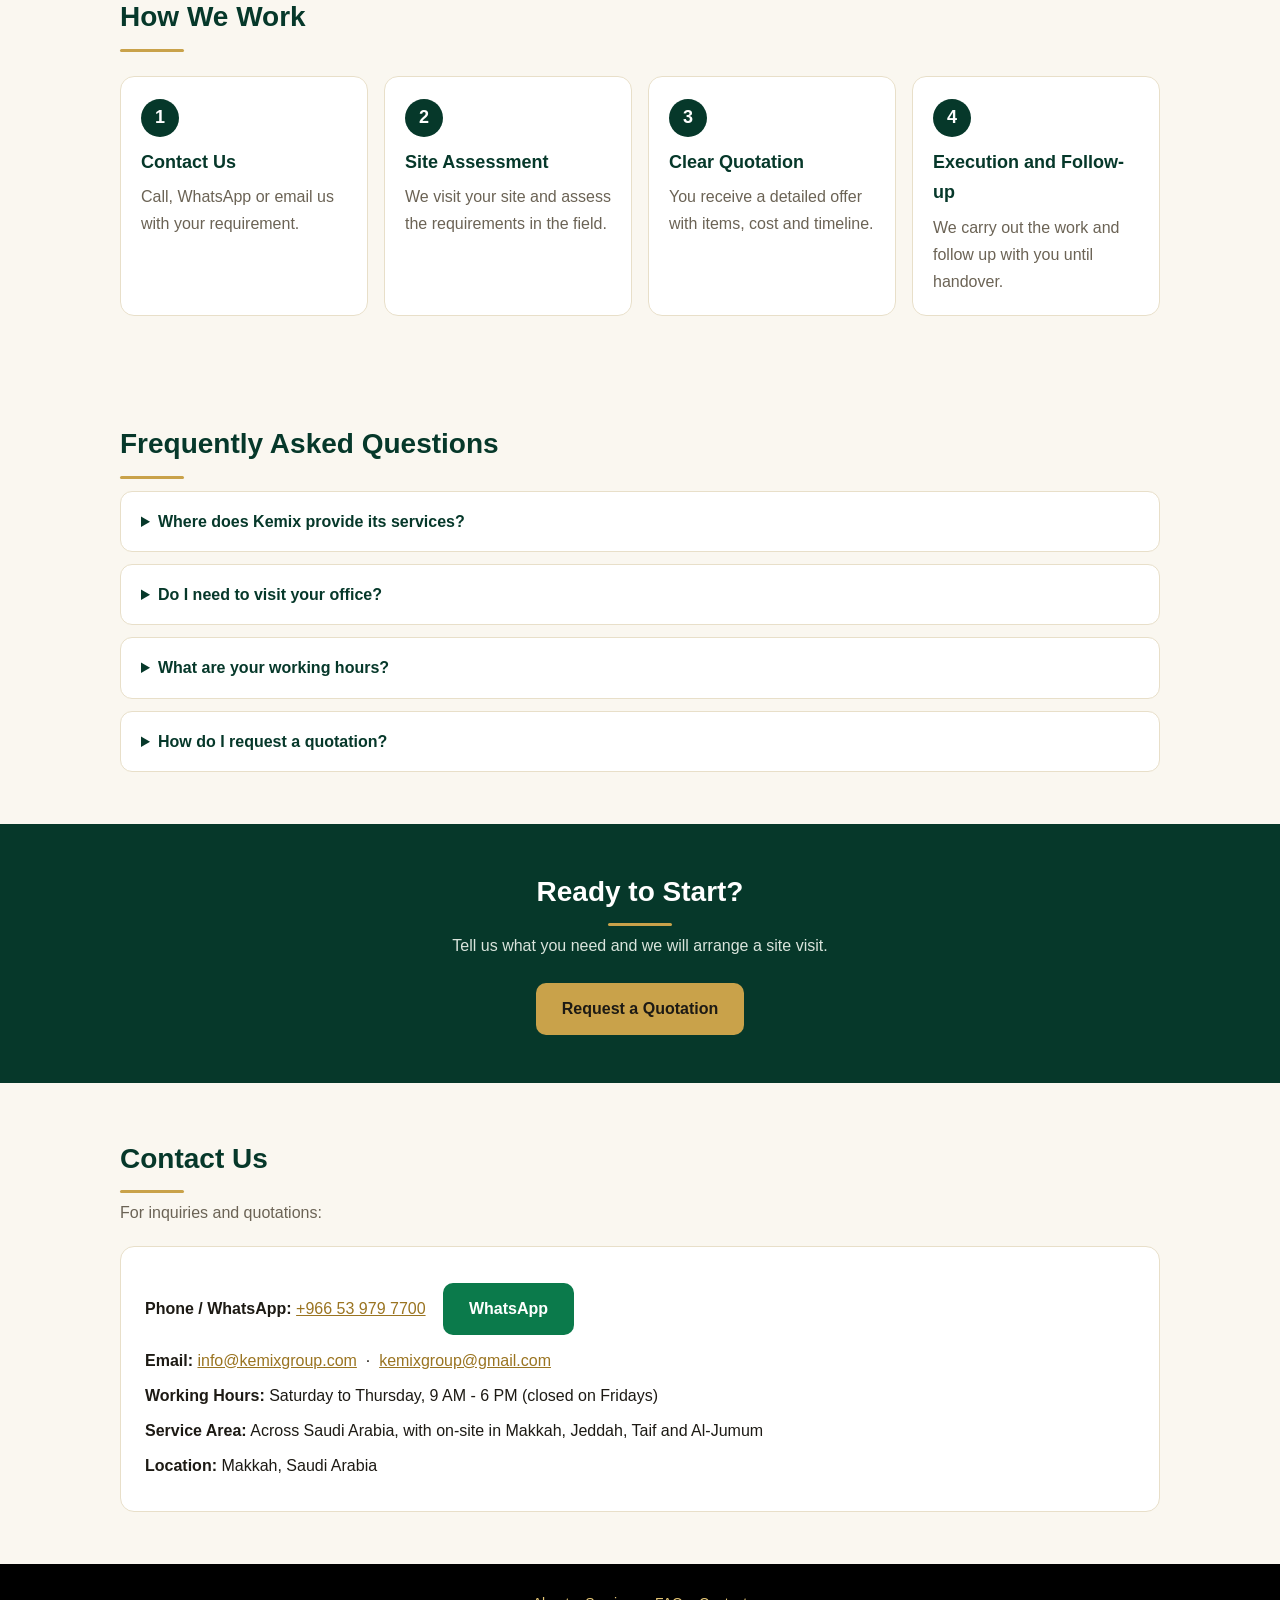
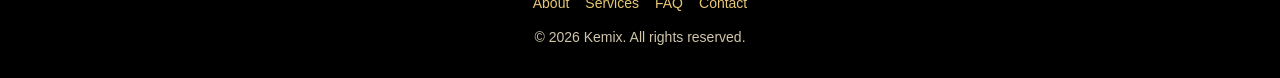
==== commit a50ce533: "Keep intro video blend, new gold logo (EN)" ====
--- a/en/index.html
+++ b/en/index.html
@@ -19,7 +19,7 @@
 nav{display:flex;gap:16px;flex-wrap:wrap;align-items:center}nav a{text-decoration:none;color:#f1e6c8;font-size:15px}
 .lang{border:1px solid var(--gold2);padding:2px 12px;border-radius:99px;color:#e6c776 !important}
 .hero{background:#000;color:#fff;text-align:center;padding:48px 20px 56px}
-.hero .intro{height:340px;width:auto;max-width:90%;display:block;margin:0 auto;border-radius:0;box-shadow:none;background:transparent;}
+.hero .intro{height:340px;width:auto;max-width:90%;display:block;margin:0 auto;border-radius:0;box-shadow:none;background:transparent;mix-blend-mode:screen;-webkit-mask-image:radial-gradient(ellipse closest-side at 50% 50%,#000 62%,transparent 100%);mask-image:radial-gradient(ellipse closest-side at 50% 50%,#000 62%,transparent 100%)}
 .hero h1{font-size:clamp(30px,5vw,46px);margin:14px 0 4px;color:#fff}
 .tag{color:var(--gold2);font-size:19px;margin:0 0 14px;letter-spacing:.5px}
 .hero .sub{max-width:680px;margin:0 auto 24px;color:#e9deb9;font-size:18px}
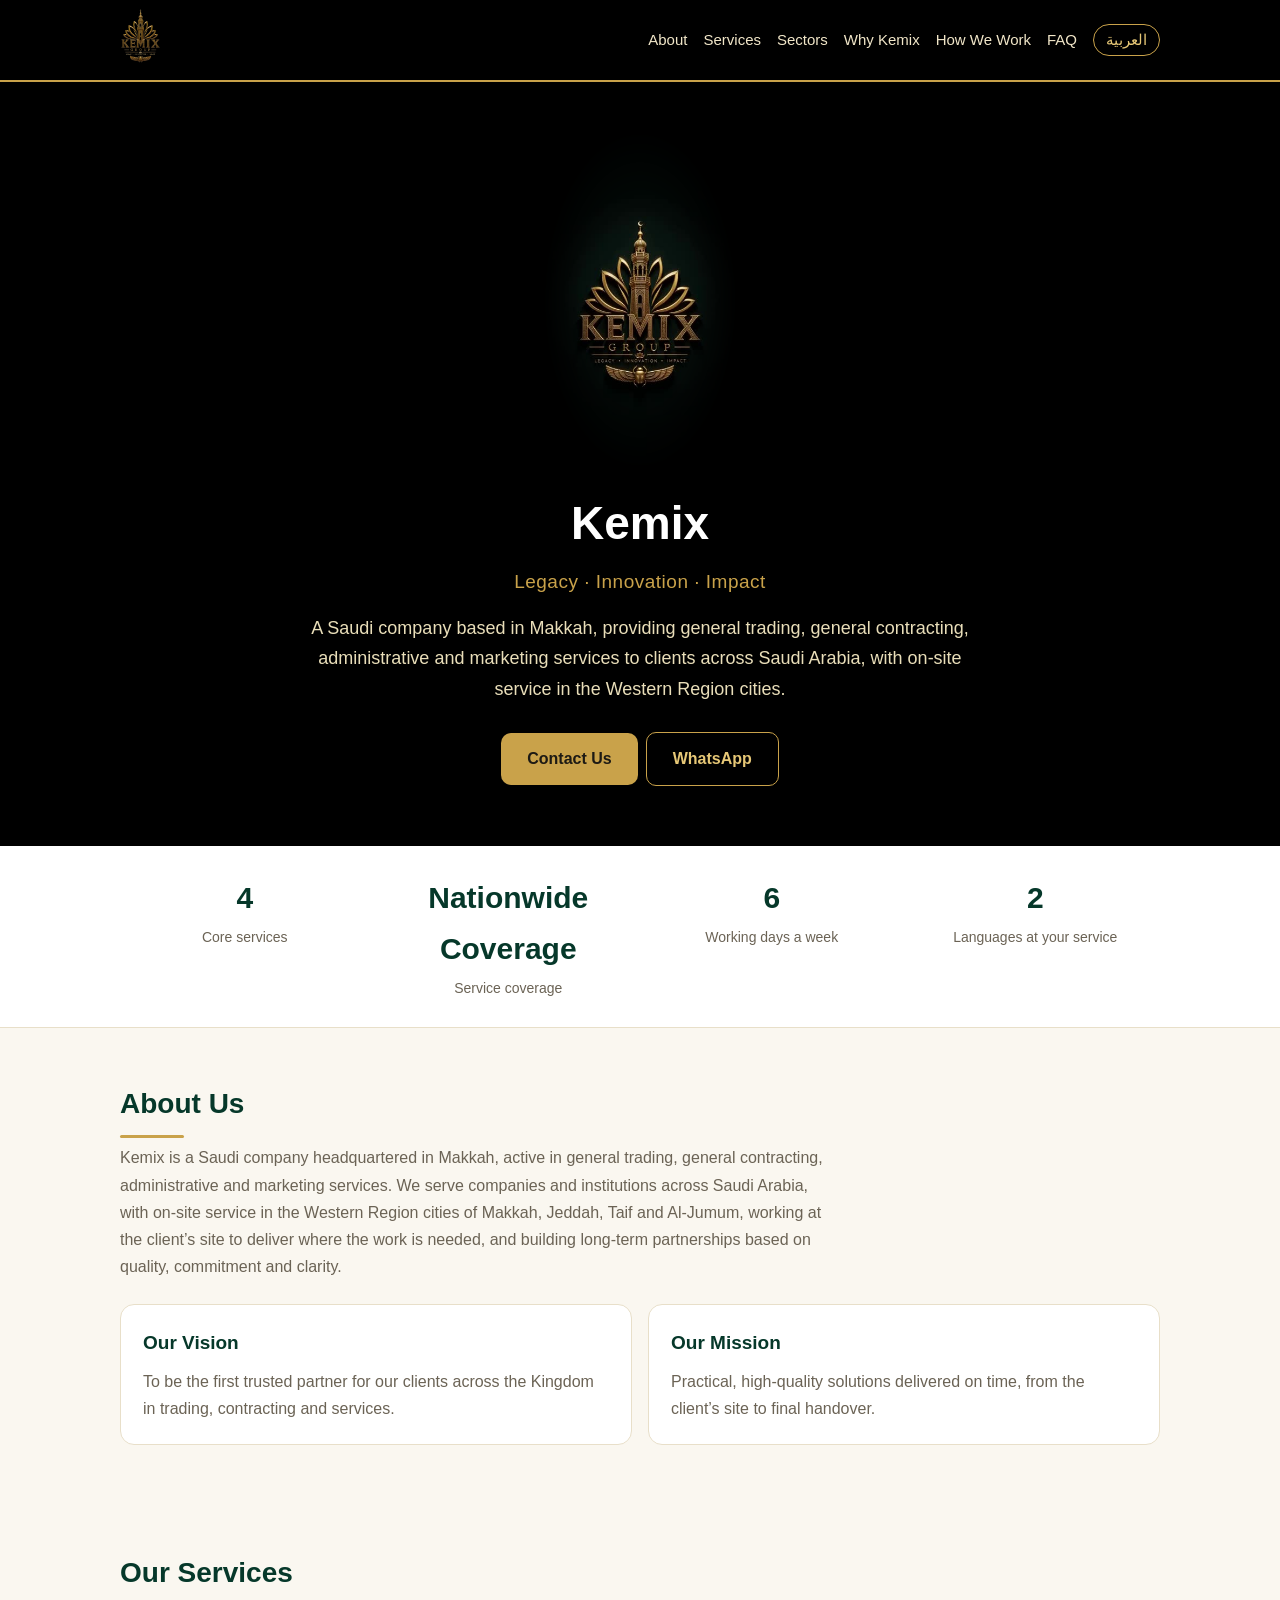
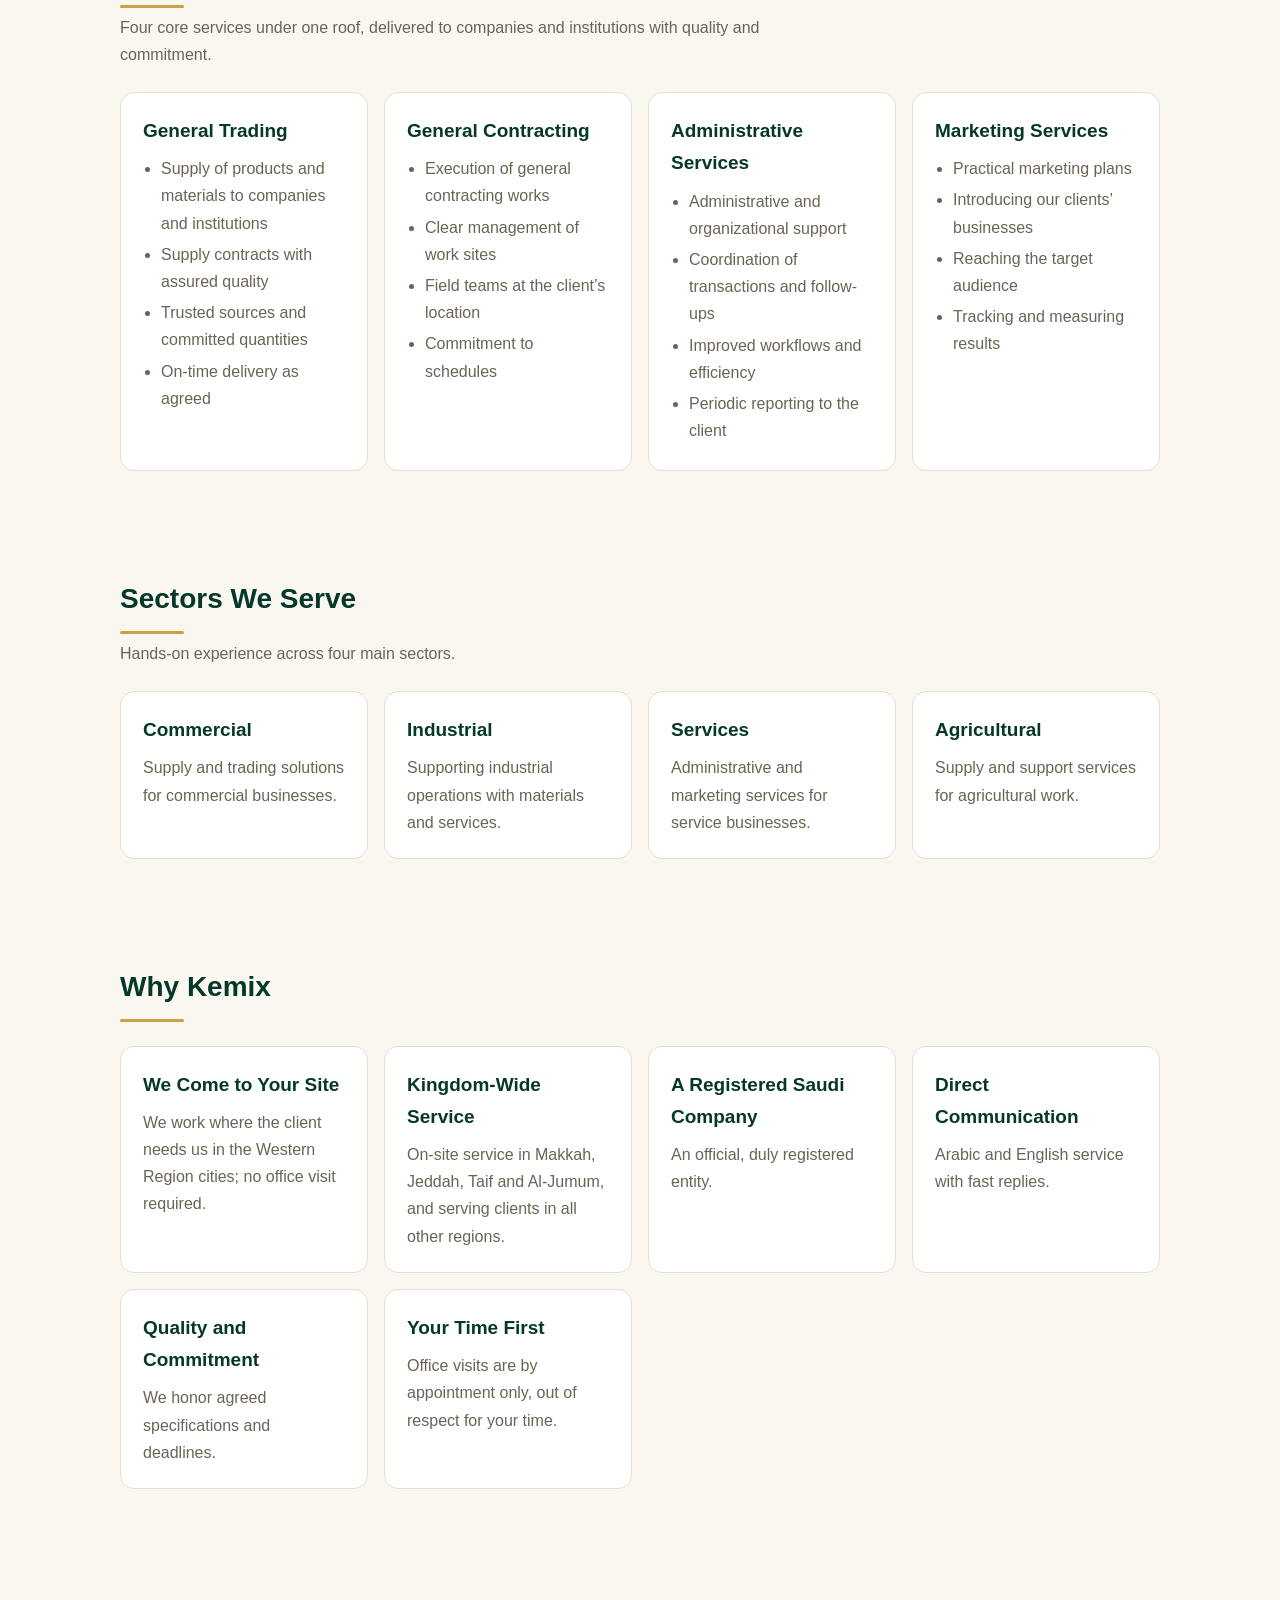
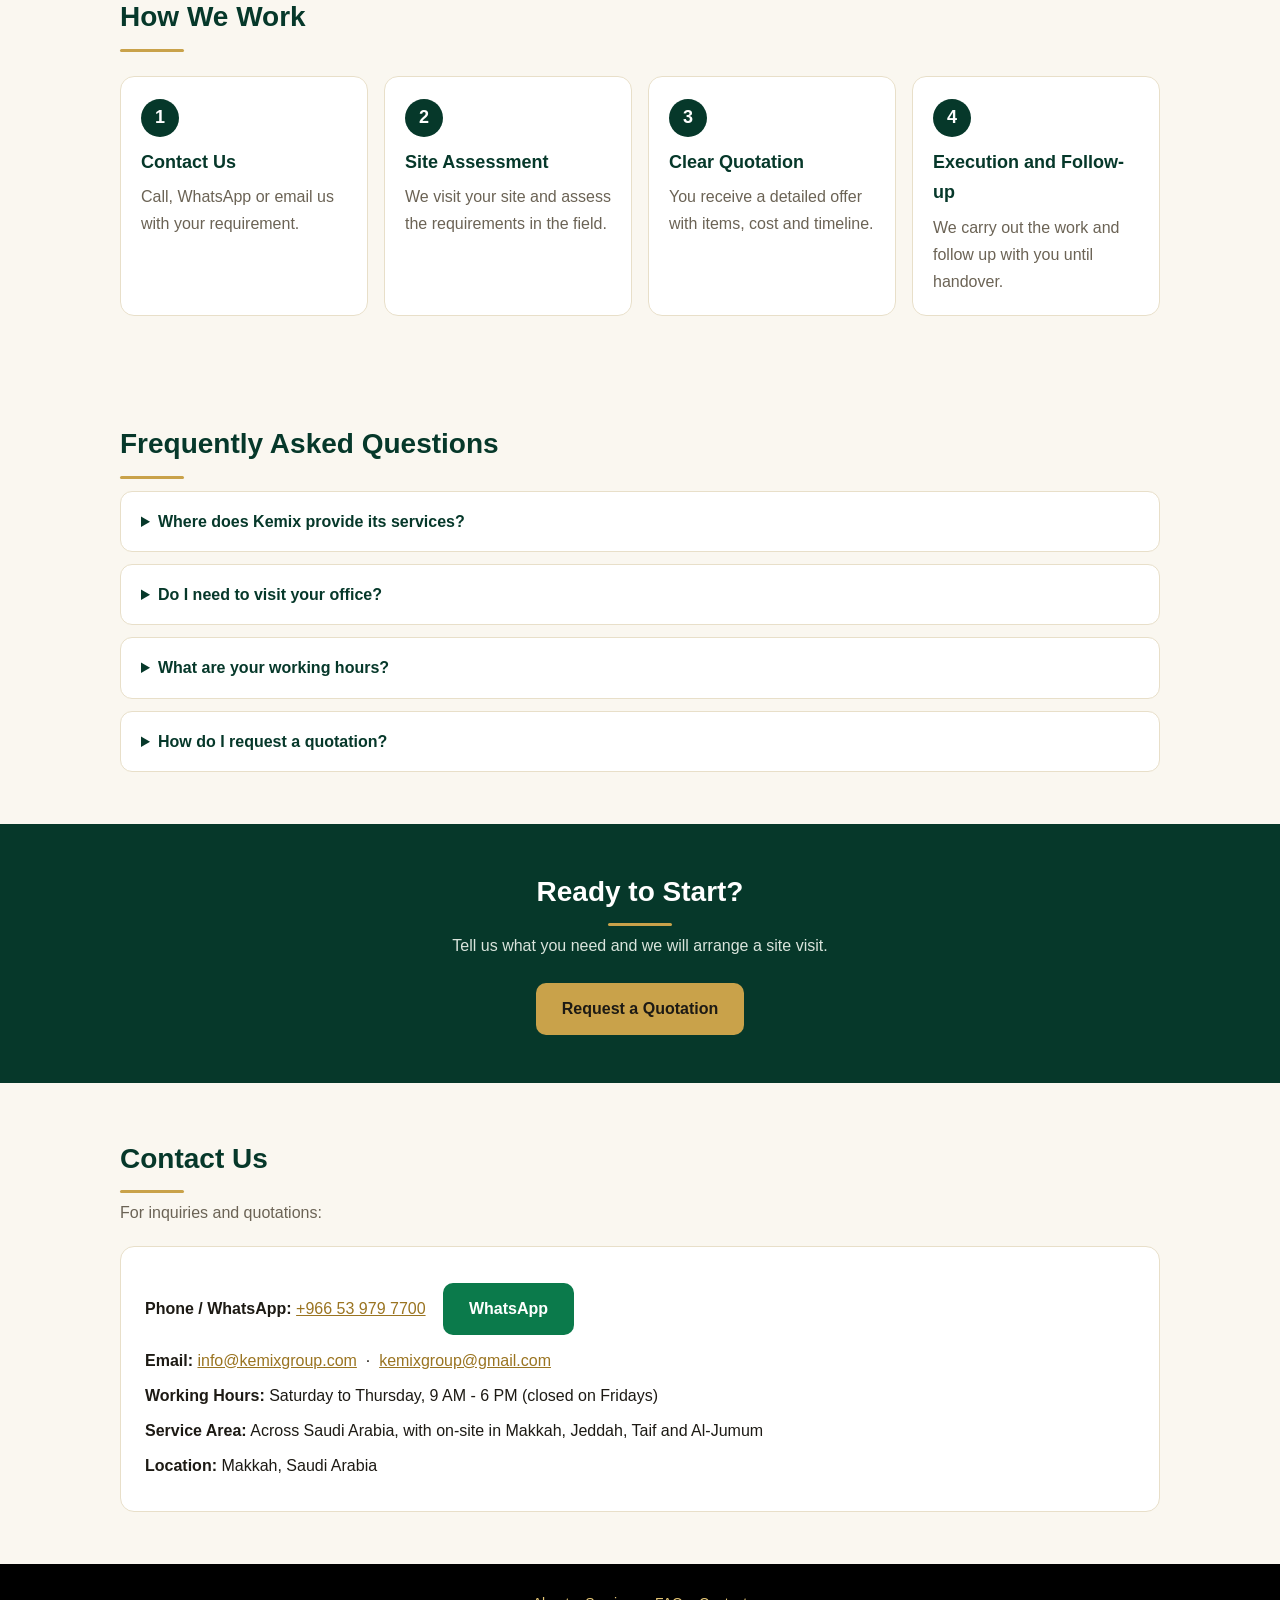
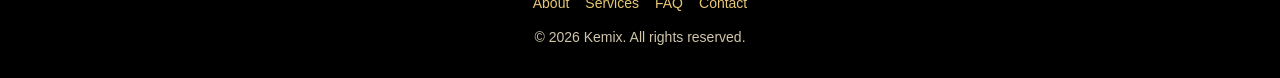
==== commit d1f405a1: "Remove Contact from top nav (EN)" ====
--- a/en/index.html
+++ b/en/index.html
@@ -56,11 +56,11 @@
 .band{background:var(--green);color:#f1e6c8;text-align:center;padding:44px 20px}
 .band h2{color:#fff}.band h2:after{margin-inline-start:auto;margin-inline-end:auto}
 .band p{max-width:640px;margin:6px auto 20px;color:#d9e4dc}
-@media(max-width:560px){.bar{justify-content:center}.hero{padding:36px 16px 44px}.hero .intro{height:280px}}
+@media(max-width:560px){.bar{flex-wrap:nowrap;gap:10px;padding:8px 12px}.bar>a:first-child{flex:0 0 auto}.bar img{height:46px}nav{flex:1 1 auto;min-width:0;gap:2px 12px;justify-content:flex-start}nav a{font-size:13px}.hero{padding:36px 16px 44px}.hero .intro{height:280px}}
 .hero .logo{height:320px;width:auto;max-width:90%;display:block;margin:0 auto}@media(max-width:560px){.hero .logo{height:260px}}</style>
 </head>
 <body>
-<header><div class="bar"><a href="#top"><img src="/logo.png" alt="Kemix"></a><nav><a href="#about">About</a><a href="#services">Services</a><a href="#sectors">Sectors</a><a href="#why">Why Kemix</a><a href="#process">How We Work</a><a href="#faq">FAQ</a><a href="#contact">Contact</a><a class="lang" href="/">العربية</a></nav></div></header>
+<header><div class="bar"><a href="#top"><img src="/logo.png" alt="Kemix"></a><nav><a href="#about">About</a><a href="#services">Services</a><a href="#sectors">Sectors</a><a href="#why">Why Kemix</a><a href="#process">How We Work</a><a href="#faq">FAQ</a><a class="lang" href="/">العربية</a></nav></div></header>
 <div class="hero" id="top"><img src="/logo.png" alt="Kemix" class="logo"><h1>Kemix</h1><p class="tag">Legacy · Innovation · Impact</p><p class="sub">A Saudi company based in Makkah, providing general trading, general contracting, administrative and marketing services to clients across Saudi Arabia, with on-site service in the Western Region cities.</p><a class="btn" href="#contact">Contact Us</a><a class="btn outline" href="https://wa.me/966539797700">WhatsApp</a></div>
 <div class="stats"><div class="row"><div class="stat"><b>4</b><span>Core services</span></div><div class="stat"><b>Nationwide Coverage</b><span>Service coverage</span></div><div class="stat"><b>6</b><span>Working days a week</span></div><div class="stat"><b>2</b><span>Languages at your service</span></div></div></div>
 <section id="about"><h2>About Us</h2><p class="lead">Kemix is a Saudi company headquartered in Makkah, active in general trading, general contracting, administrative and marketing services. We serve companies and institutions across Saudi Arabia, with on-site service in the Western Region cities of Makkah, Jeddah, Taif and Al-Jumum, working at the client’s site to deliver where the work is needed, and building long-term partnerships based on quality, commitment and clarity.</p><div class="vm"><div class="card"><h3>Our Vision</h3><p>To be the first trusted partner for our clients across the Kingdom in trading, contracting and services.</p></div><div class="card"><h3>Our Mission</h3><p>Practical, high-quality solutions delivered on time, from the client’s site to final handover.</p></div></div></section>
